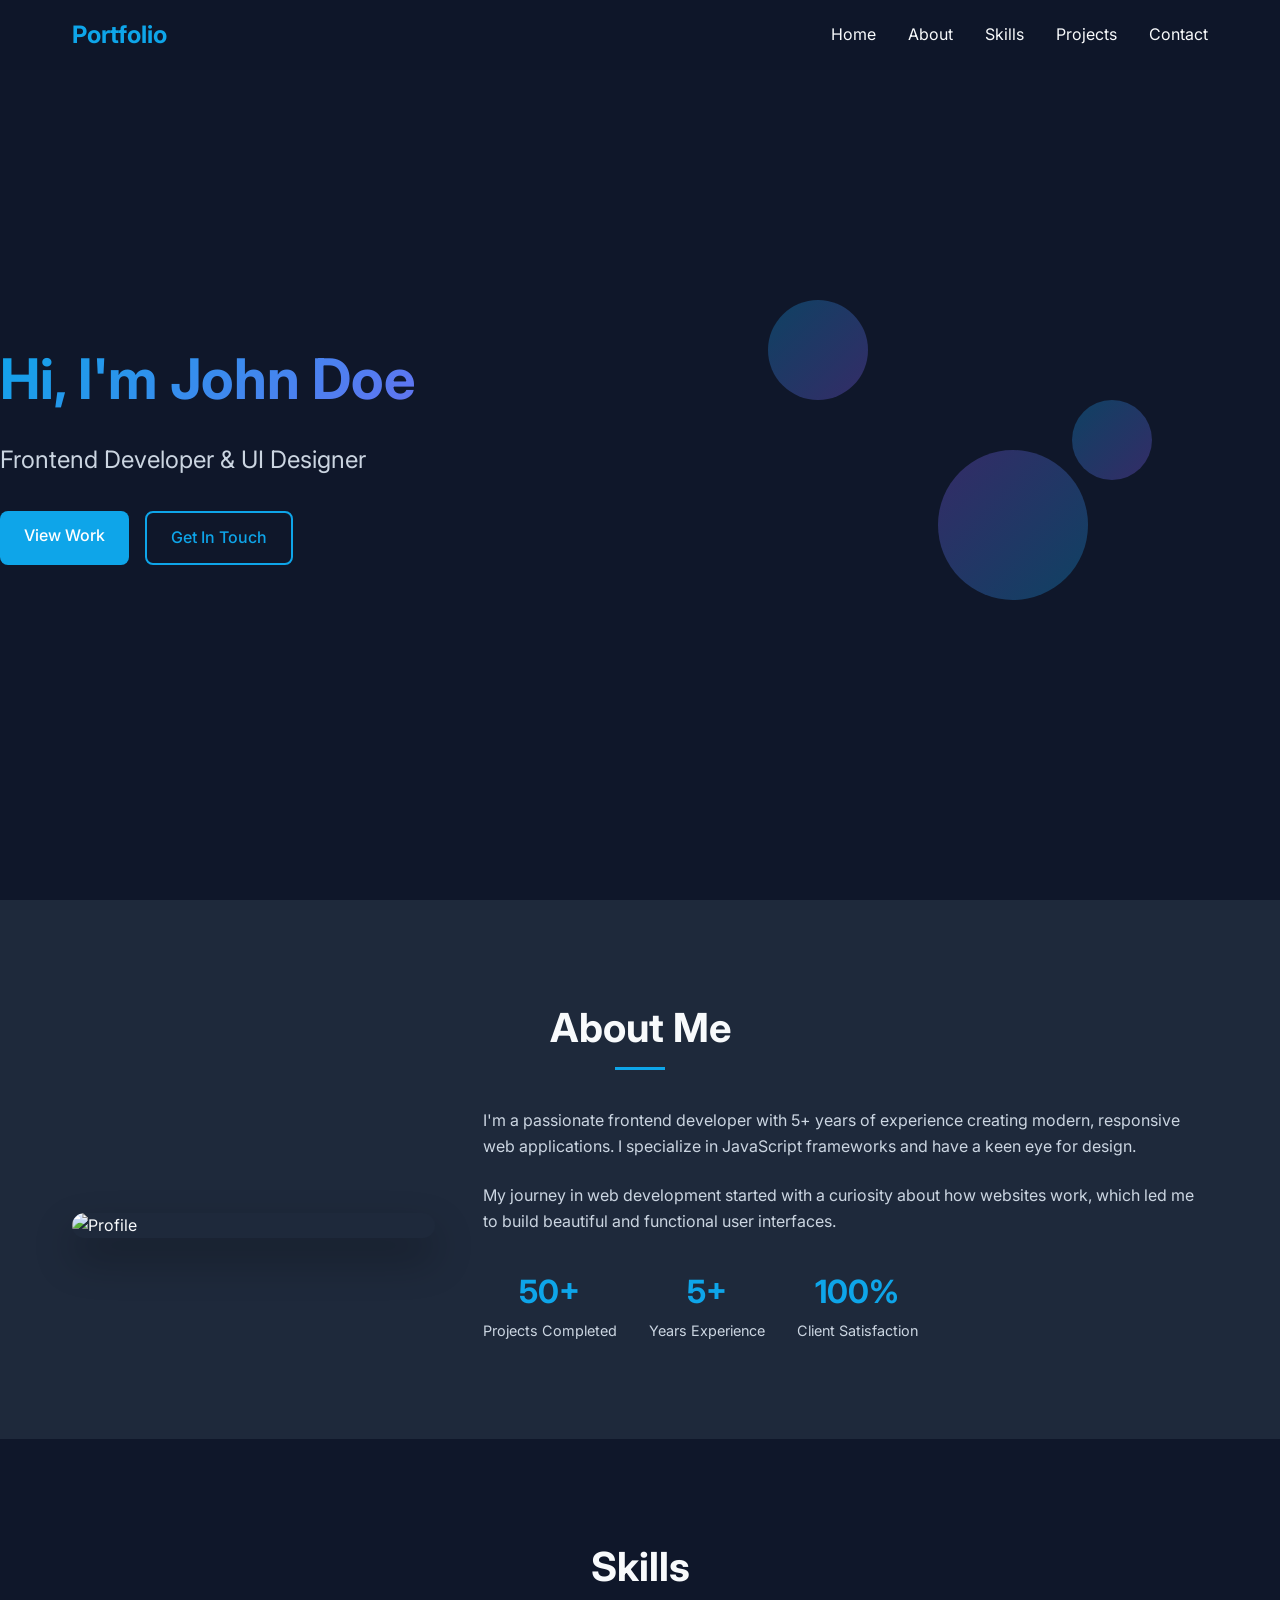
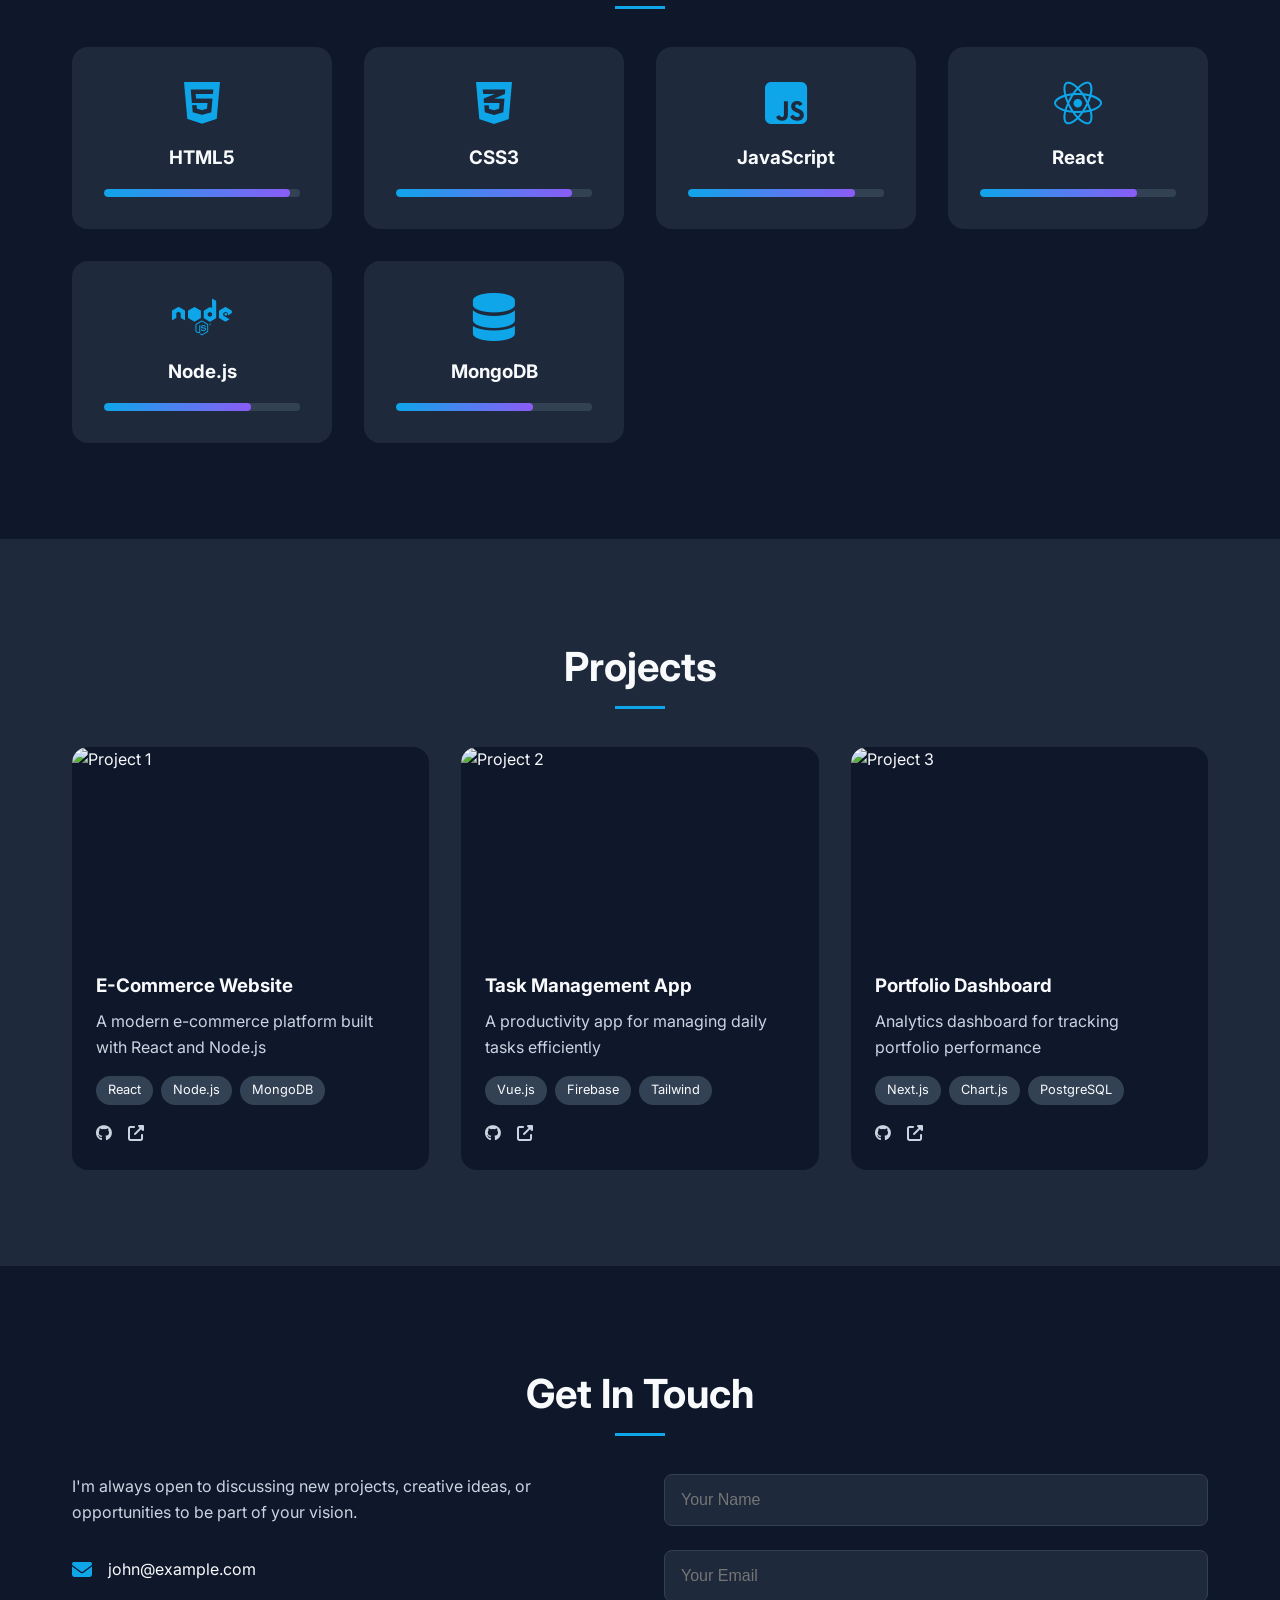
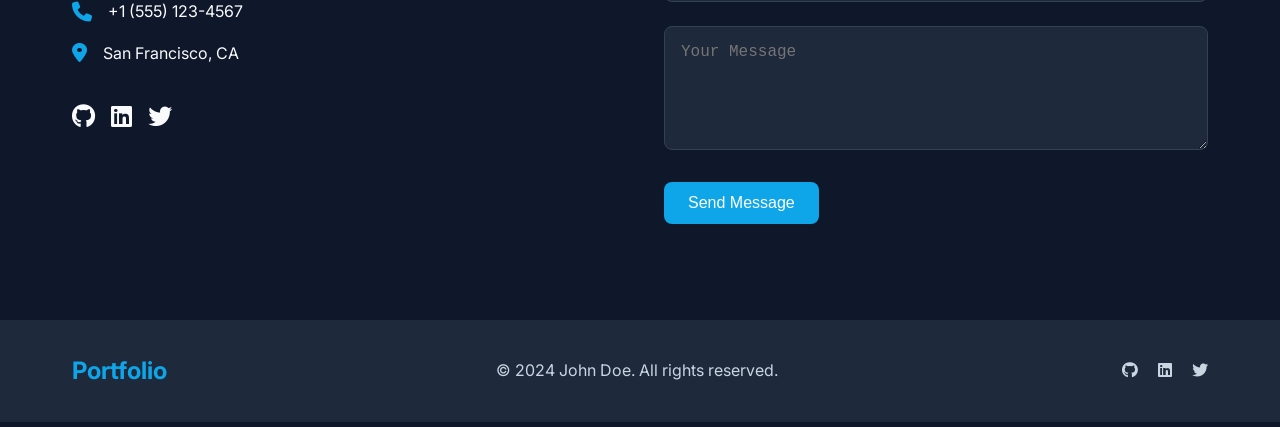
==== index.html @ 7ceb193e "Add files via upload" ====
<!DOCTYPE html>
<html lang="en">
<head>
    <meta charset="UTF-8">
    <meta name="viewport" content="width=device-width, initial-scale=1.0">
    <title>Portfolio | John Doe</title>
    <link rel="stylesheet" href="style.css">
    <link rel="stylesheet" href="https://cdnjs.cloudflare.com/ajax/libs/font-awesome/6.5.0/css/all.min.css">
    <link href="https://fonts.googleapis.com/css2?family=Inter:wght@300;400;500;600;700&display=swap" rel="stylesheet">
</head>
<body>
    <header class="header">
        <nav class="navbar">
            <div class="logo">Portfolio</div>
            <ul class="nav-links">
                <li><a href="#hero">Home</a></li>
                <li><a href="#about">About</a></li>
                <li><a href="#skills">Skills</a></li>
                <li><a href="#projects">Projects</a></li>
                <li><a href="#contact">Contact</a></li>
            </ul>
            <div class="hamburger">
                <span class="bar"></span>
                <span class="bar"></span>
                <span class="bar"></span>
            </div>
        </nav>
    </header>

    <section id="hero" class="hero">
        <div class="hero-content">
            <h1 class="hero-title">Hi, I'm John Doe</h1>
            <p class="hero-subtitle">Frontend Developer & UI Designer</p>
            <div class="hero-buttons">
                <a href="#projects" class="btn btn-primary">View Work</a>
                <a href="#contact" class="btn btn-secondary">Get In Touch</a>
            </div>
        </div>
        <div class="hero-animation">
            <div class="floating-shapes">
                <div class="shape shape-1"></div>
                <div class="shape shape-2"></div>
                <div class="shape shape-3"></div>
            </div>
        </div>
    </section>

    <section id="about" class="about fade-in">
        <div class="container">
            <h2 class="section-title">About Me</h2>
            <div class="about-content">
                <div class="about-image">
                    <img src="https://via.placeholder.com/400x400" alt="Profile">
                </div>
                <div class="about-text">
                    <p>I'm a passionate frontend developer with 5+ years of experience creating modern, responsive web applications. I specialize in JavaScript frameworks and have a keen eye for design.</p>
                    <p>My journey in web development started with a curiosity about how websites work, which led me to build beautiful and functional user interfaces.</p>
                    <div class="about-stats">
                        <div class="stat">
                            <span class="stat-number">50+</span>
                            <span class="stat-label">Projects Completed</span>
                        </div>
                        <div class="stat">
                            <span class="stat-number">5+</span>
                            <span class="stat-label">Years Experience</span>
                        </div>
                        <div class="stat">
                            <span class="stat-number">100%</span>
                            <span class="stat-label">Client Satisfaction</span>
                        </div>
                    </div>
                </div>
            </div>
        </div>
    </section>

    <section id="skills" class="skills fade-in">
        <div class="container">
            <h2 class="section-title">Skills</h2>
            <div class="skills-grid">
                <div class="skill-card">
                    <i class="fab fa-html5"></i>
                    <h3>HTML5</h3>
                    <div class="skill-bar">
                        <div class="skill-progress" style="width: 95%"></div>
                    </div>
                </div>
                <div class="skill-card">
                    <i class="fab fa-css3-alt"></i>
                    <h3>CSS3</h3>
                    <div class="skill-bar">
                        <div class="skill-progress" style="width: 90%"></div>
                    </div>
                </div>
                <div class="skill-card">
                    <i class="fab fa-js-square"></i>
                    <h3>JavaScript</h3>
                    <div class="skill-bar">
                        <div class="skill-progress" style="width: 85%"></div>
                    </div>
                </div>
                <div class="skill-card">
                    <i class="fab fa-react"></i>
                    <h3>React</h3>
                    <div class="skill-bar">
                        <div class="skill-progress" style="width: 80%"></div>
                    </div>
                </div>
                <div class="skill-card">
                    <i class="fab fa-node"></i>
                    <h3>Node.js</h3>
                    <div class="skill-bar">
                        <div class="skill-progress" style="width: 75%"></div>
                    </div>
                </div>
                <div class="skill-card">
                    <i class="fas fa-database"></i>
                    <h3>MongoDB</h3>
                    <div class="skill-bar">
                        <div class="skill-progress" style="width: 70%"></div>
                    </div>
                </div>
            </div>
        </div>
    </section>

    <section id="projects" class="projects fade-in">
        <div class="container">
            <h2 class="section-title">Projects</h2>
            <div class="projects-grid">
                <div class="project-card">
                    <div class="project-image">
                        <img src="https://via.placeholder.com/600x400" alt="Project 1">
                    </div>
                    <div class="project-info">
                        <h3>E-Commerce Website</h3>
                        <p>A modern e-commerce platform built with React and Node.js</p>
                        <div class="project-tags">
                            <span>React</span>
                            <span>Node.js</span>
                            <span>MongoDB</span>
                        </div>
                        <div class="project-links">
                            <a href="#"><i class="fab fa-github"></i></a>
                            <a href="#"><i class="fas fa-external-link-alt"></i></a>
                        </div>
                    </div>
                </div>
                <div class="project-card">
                    <div class="project-image">
                        <img src="https://via.placeholder.com/600x400" alt="Project 2">
                    </div>
                    <div class="project-info">
                        <h3>Task Management App</h3>
                        <p>A productivity app for managing daily tasks efficiently</p>
                        <div class="project-tags">
                            <span>Vue.js</span>
                            <span>Firebase</span>
                            <span>Tailwind</span>
                        </div>
                        <div class="project-links">
                            <a href="#"><i class="fab fa-github"></i></a>
                            <a href="#"><i class="fas fa-external-link-alt"></i></a>
                        </div>
                    </div>
                </div>
                <div class="project-card">
                    <div class="project-image">
                        <img src="https://via.placeholder.com/600x400" alt="Project 3">
                    </div>
                    <div class="project-info">
                        <h3>Portfolio Dashboard</h3>
                        <p>Analytics dashboard for tracking portfolio performance</p>
                        <div class="project-tags">
                            <span>Next.js</span>
                            <span>Chart.js</span>
                            <span>PostgreSQL</span>
                        </div>
                        <div class="project-links">
                            <a href="#"><i class="fab fa-github"></i></a>
                            <a href="#"><i class="fas fa-external-link-alt"></i></a>
                        </div>
                    </div>
                </div>
            </div>
        </div>
    </section>

    <section id="contact" class="contact fade-in">
        <div class="container">
            <h2 class="section-title">Get In Touch</h2>
            <div class="contact-content">
                <div class="contact-info">
                    <p>I'm always open to discussing new projects, creative ideas, or opportunities to be part of your vision.</p>
                    <div class="contact-details">
                        <div class="contact-item">
                            <i class="fas fa-envelope"></i>
                            <span>john@example.com</span>
                        </div>
                        <div class="contact-item">
                            <i class="fas fa-phone"></i>
                            <span>+1 (555) 123-4567</span>
                        </div>
                        <div class="contact-item">
                            <i class="fas fa-map-marker-alt"></i>
                            <span>San Francisco, CA</span>
                        </div>
                    </div>
                    <div class="social-links">
                        <a href="#"><i class="fab fa-github"></i></a>
                        <a href="#"><i class="fab fa-linkedin"></i></a>
                        <a href="#"><i class="fab fa-twitter"></i></a>
                    </div>
                </div>
                <form class="contact-form">
                    <div class="form-group">
                        <input type="text" placeholder="Your Name" required>
                    </div>
                    <div class="form-group">
                        <input type="email" placeholder="Your Email" required>
                    </div>
                    <div class="form-group">
                        <textarea placeholder="Your Message" rows="5" required></textarea>
                    </div>
                    <button type="submit" class="btn btn-primary">Send Message</button>
                </form>
            </div>
        </div>
    </section>

    <footer class="footer">
        <div class="container">
            <div class="footer-content">
                <div class="footer-logo">Portfolio</div>
                <p>&copy; 2024 John Doe. All rights reserved.</p>
                <div class="footer-social">
                    <a href="#"><i class="fab fa-github"></i></a>
                    <a href="#"><i class="fab fa-linkedin"></i></a>
                    <a href="#"><i class="fab fa-twitter"></i></a>
                </div>
            </div>
        </div>
    </footer>

    <script src="script.js"></script>
</body>
</html>
---- style.css ----
* {
    margin: 0;
    padding: 0;
    box-sizing: border-box;
}

:root {
    --primary: #0ea5e9;
    --primary-dark: #0284c7;
    --background: #0f172a;
    --surface: #1e293b;
    --text: #f8fafc;
    --text-secondary: #cbd5e1;
    --accent: #8b5cf6;
    --border: #334155;
}

html {
    scroll-behavior: smooth;
}

body {
    font-family: 'Inter', -apple-system, BlinkMacSystemFont, 'Segoe UI', Roboto, sans-serif;
    background-color: var(--background);
    color: var(--text);
    line-height: 1.6;
    overflow-x: hidden;
}

.container {
    width: 100%;
    max-width: 1200px;
    margin: 0 auto;
    padding: 0 2rem;
}

img {
    max-width: 100%;
    display: block;
}

a {
    text-decoration: none;
    color: inherit;
}

ul {
    list-style: none;
}

.btn {
    display: inline-block;
    padding: 0.75rem 1.5rem;
    border: none;
    border-radius: 0.5rem;
    font-weight: 500;
    cursor: pointer;
    transition: all 0.3s ease;
    font-size: 1rem;
}

.btn-primary {
    background-color: var(--primary);
    color: white;
}

.btn-primary:hover {
    background-color: var(--primary-dark);
    transform: translateY(-2px);
}

.btn-secondary {
    background-color: transparent;
    color: var(--primary);
    border: 2px solid var(--primary);
}

.btn-secondary:hover {
    background-color: var(--primary);
    color: white;
}

.section-title {
    font-size: 2.5rem;
    text-align: center;
    margin-bottom: 3rem;
    position: relative;
}

.section-title::after {
    content: '';
    position: absolute;
    bottom: -10px;
    left: 50%;
    transform: translateX(-50%);
    width: 50px;
    height: 3px;
    background-color: var(--primary);
}

.header {
    position: fixed;
    top: 0;
    width: 100%;
    z-index: 1000;
    background-color: rgba(15, 23, 42, 0.9);
    backdrop-filter: blur(10px);
}

.navbar {
    display: flex;
    justify-content: space-between;
    align-items: center;
    padding: 1rem 2rem;
    max-width: 1200px;
    margin: 0 auto;
}

.logo {
    font-size: 1.5rem;
    font-weight: 700;
    color: var(--primary);
}

.nav-links {
    display: flex;
    gap: 2rem;
}

.nav-links a {
    color: var(--text);
    transition: color 0.3s ease;
}

.nav-links a:hover {
    color: var(--primary);
}

.hamburger {
    display: none;
    flex-direction: column;
    cursor: pointer;
}

.bar {
    width: 25px;
    height: 3px;
    background-color: var(--text);
    margin: 3px 0;
    transition: 0.3s;
}

.hero {
    min-height: 100vh;
    display: flex;
    align-items: center;
    position: relative;
    overflow: hidden;
}

.hero-content {
    flex: 1;
    z-index: 1;
}

.hero-title {
    font-size: 3.5rem;
    margin-bottom: 1rem;
    background: linear-gradient(135deg, var(--primary), var(--accent));
    -webkit-background-clip: text;
    -webkit-text-fill-color: transparent;
    background-clip: text;
}

.hero-subtitle {
    font-size: 1.5rem;
    color: var(--text-secondary);
    margin-bottom: 2rem;
}

.hero-buttons {
    display: flex;
    gap: 1rem;
}

.hero-animation {
    flex: 1;
    position: relative;
}

.floating-shapes {
    position: relative;
    width: 100%;
    height: 500px;
}

.shape {
    position: absolute;
    border-radius: 50%;
    background: linear-gradient(135deg, var(--primary), var(--accent));
    opacity: 0.3;
    animation: float 6s ease-in-out infinite;
}

.shape-1 {
    width: 100px;
    height: 100px;
    top: 20%;
    left: 20%;
    animation-delay: 0s;
}

.shape-2 {
    width: 150px;
    height: 150px;
    bottom: 20%;
    right: 30%;
    animation-delay: 2s;
    background: linear-gradient(135deg, var(--accent), var(--primary));
}

.shape-3 {
    width: 80px;
    height: 80px;
    top: 40%;
    right: 20%;
    animation-delay: 4s;
}

@keyframes float {
    0%, 100% { transform: translateY(0) rotate(0deg); }
    50% { transform: translateY(-20px) rotate(180deg); }
}

.about {
    padding: 6rem 0;
    background-color: var(--surface);
}

.about-content {
    display: grid;
    grid-template-columns: 1fr 2fr;
    gap: 3rem;
    align-items: center;
}

.about-image img {
    border-radius: 1rem;
    box-shadow: 0 20px 40px rgba(0, 0, 0, 0.3);
}

.about-text p {
    margin-bottom: 1.5rem;
    color: var(--text-secondary);
}

.about-stats {
    display: flex;
    gap: 2rem;
    margin-top: 2rem;
}

.stat {
    text-align: center;
}

.stat-number {
    display: block;
    font-size: 2rem;
    font-weight: 700;
    color: var(--primary);
}

.stat-label {
    color: var(--text-secondary);
    font-size: 0.9rem;
}

.skills {
    padding: 6rem 0;
}

.skills-grid {
    display: grid;
    grid-template-columns: repeat(auto-fit, minmax(250px, 1fr));
    gap: 2rem;
}

.skill-card {
    background-color: var(--surface);
    padding: 2rem;
    border-radius: 1rem;
    text-align: center;
    transition: transform 0.3s ease;
}

.skill-card:hover {
    transform: translateY(-5px);
}

.skill-card i {
    font-size: 3rem;
    color: var(--primary);
    margin-bottom: 1rem;
}

.skill-card h3 {
    margin-bottom: 1rem;
}

.skill-bar {
    height: 8px;
    background-color: var(--border);
    border-radius: 4px;
    overflow: hidden;
}

.skill-progress {
    height: 100%;
    background: linear-gradient(90deg, var(--primary), var(--accent));
    border-radius: 4px;
    transition: width 1s ease;
}

.projects {
    padding: 6rem 0;
    background-color: var(--surface);
}

.projects-grid {
    display: grid;
    grid-template-columns: repeat(auto-fit, minmax(300px, 1fr));
    gap: 2rem;
}

.project-card {
    background-color: var(--background);
    border-radius: 1rem;
    overflow: hidden;
    transition: transform 0.3s ease;
}

.project-card:hover {
    transform: translateY(-10px);
}

.project-image img {
    width: 100%;
    height: 200px;
    object-fit: cover;
}

.project-info {
    padding: 1.5rem;
}

.project-info h3 {
    margin-bottom: 0.5rem;
}

.project-info p {
    color: var(--text-secondary);
    margin-bottom: 1rem;
}

.project-tags {
    display: flex;
    gap: 0.5rem;
    margin-bottom: 1rem;
}

.project-tags span {
    background-color: var(--border);
    padding: 0.25rem 0.75rem;
    border-radius: 20px;
    font-size: 0.8rem;
}

.project-links {
    display: flex;
    gap: 1rem;
}

.project-links a {
    color: var(--text-secondary);
    transition: color 0.3s ease;
}

.project-links a:hover {
    color: var(--primary);
}

.contact {
    padding: 6rem 0;
}

.contact-content {
    display: grid;
    grid-template-columns: 1fr 1fr;
    gap: 3rem;
}

.contact-info p {
    color: var(--text-secondary);
    margin-bottom: 2rem;
}

.contact-item {
    display: flex;
    align-items: center;
    gap: 1rem;
    margin-bottom: 1rem;
}

.contact-item i {
    color: var(--primary);
    font-size: 1.25rem;
}

.social-links {
    display: flex;
    gap: 1rem;
    margin-top: 2rem;
}

.social-links a {
    color: var(--text);
    font-size: 1.5rem;
    transition: color 0.3s ease;
}

.social-links a:hover {
    color: var(--primary);
}

.contact-form .form-group {
    margin-bottom: 1.5rem;
}

.contact-form input,
.contact-form textarea {
    width: 100%;
    padding: 1rem;
    background-color: var(--surface);
    border: 1px solid var(--border);
    border-radius: 0.5rem;
    color: var(--text);
    font-size: 1rem;
}

.contact-form input:focus,
.contact-form textarea:focus {
    outline: none;
    border-color: var(--primary);
}

.footer {
    background-color: var(--surface);
    padding: 2rem 0;
}

.footer-content {
    display: flex;
    justify-content: space-between;
    align-items: center;
    flex-wrap: wrap;
    gap: 1rem;
}

.footer-logo {
    font-size: 1.5rem;
    font-weight: 700;
    color: var(--primary);
}

.footer p {
    color: var(--text-secondary);
}

.footer-social a {
    color: var(--text-secondary);
    margin-left: 1rem;
    transition: color 0.3s ease;
}

.footer-social a:hover {
    color: var(--primary);
}

.fade-in {
    opacity: 0;
    transform: translateY(20px);
    transition: opacity 0.6s ease, transform 0.6s ease;
}

.fade-in.visible {
    opacity: 1;
    transform: translateY(0);
}

@media (max-width: 992px) {
    .hero-content {
        text-align: center;
    }

    .hero-title {
        font-size: 2.5rem;
    }

    .about-content,
    .contact-content {
        grid-template-columns: 1fr;
    }

    .about-image {
        max-width: 400px;
        margin: 0 auto;
    }
}

@media (max-width: 768px) {
    .hamburger {
        display: flex;
    }

    .nav-links {
        position: absolute;
        top: 70px;
        right: -100%;
        flex-direction: column;
        background-color: var(--surface);
        width: 100%;
        text-align: center;
        transition: 0.3s;
        padding: 2rem 0;
        gap: 1.5rem;
        box-shadow: 0 10px 10px rgba(0, 0, 0, 0.1);
    }

    .nav-links.active {
        right: 0;
    }

    .section-title {
        font-size: 2rem;
    }

    .hero-title {
        font-size: 2rem;
    }

    .hero-buttons {
        justify-content: center;
    }

    .about-stats {
        justify-content: center;
    }

    .footer-content {
        flex-direction: column;
        text-align: center;
    }
}

@media (max-width: 576px) {
    .hero-buttons {
        flex-direction: column;
    }

    .contact-content {
        grid-template-columns: 1fr;
    }
}
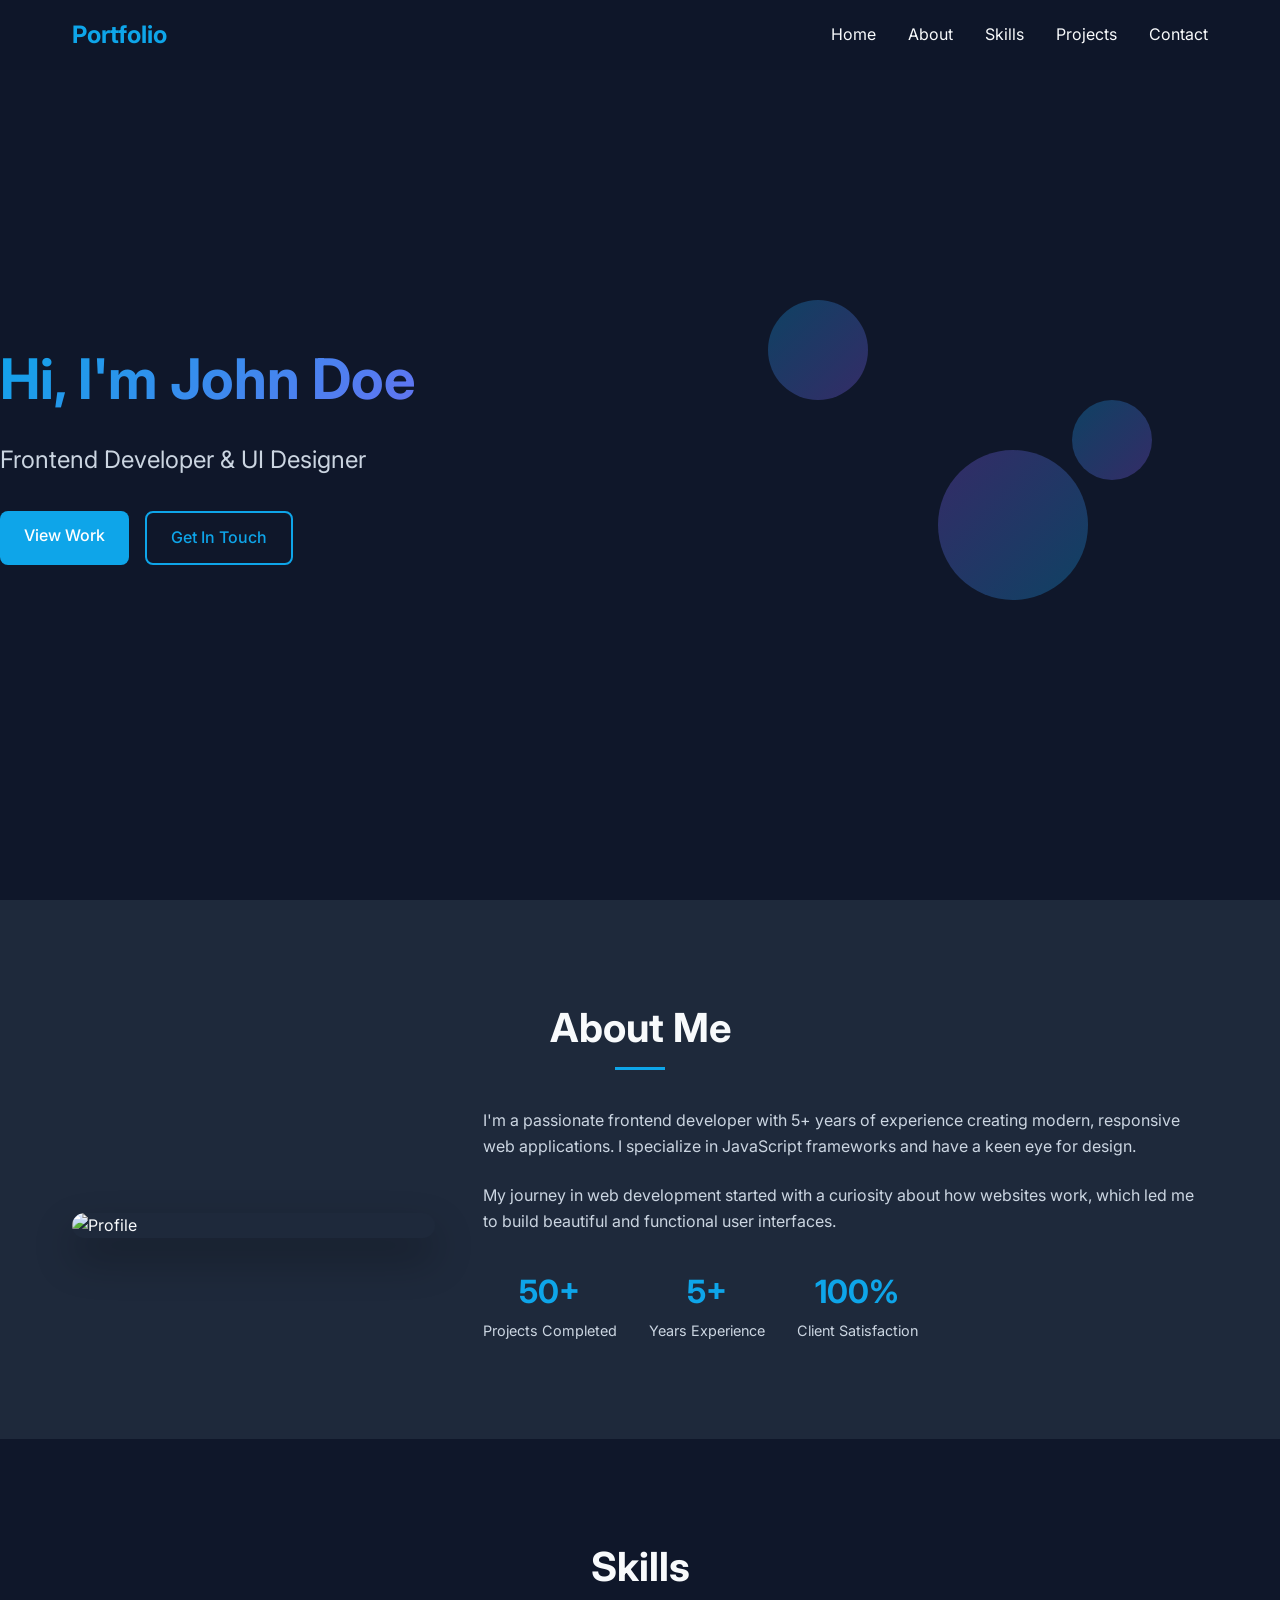
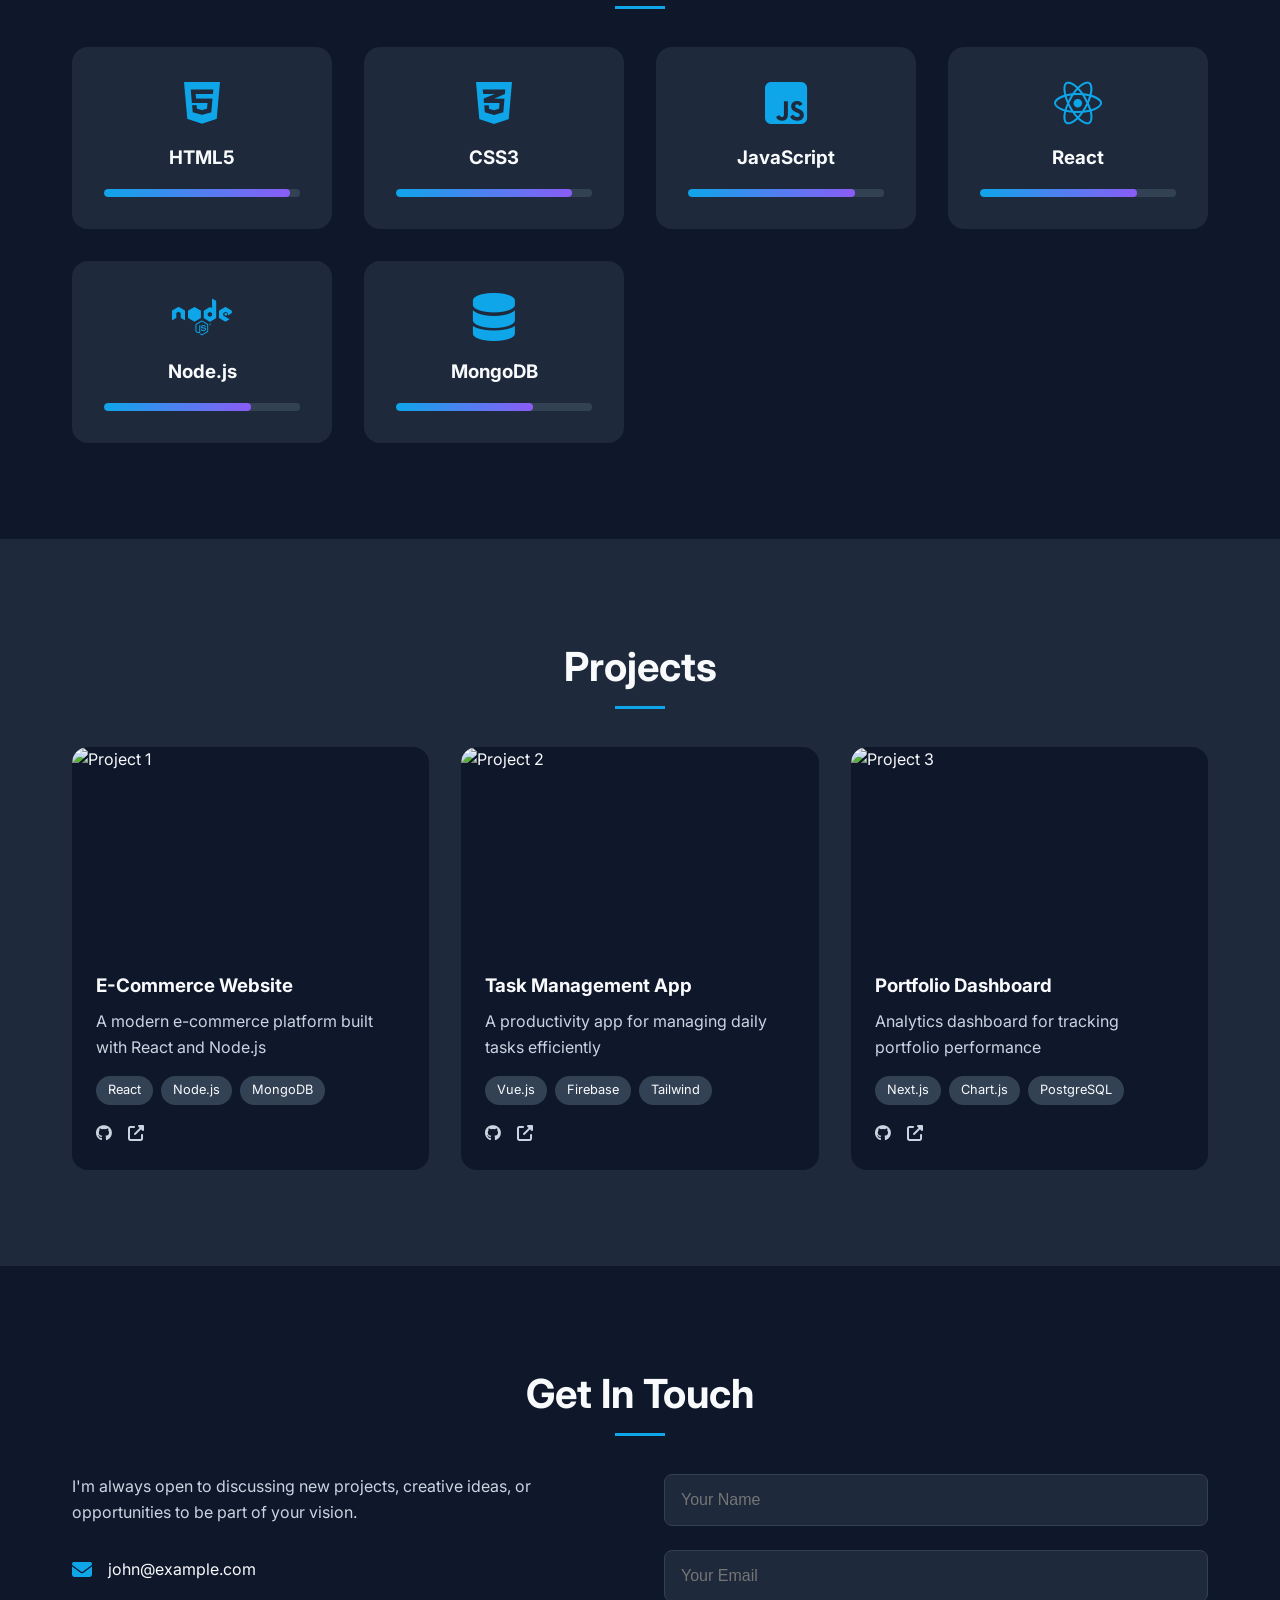
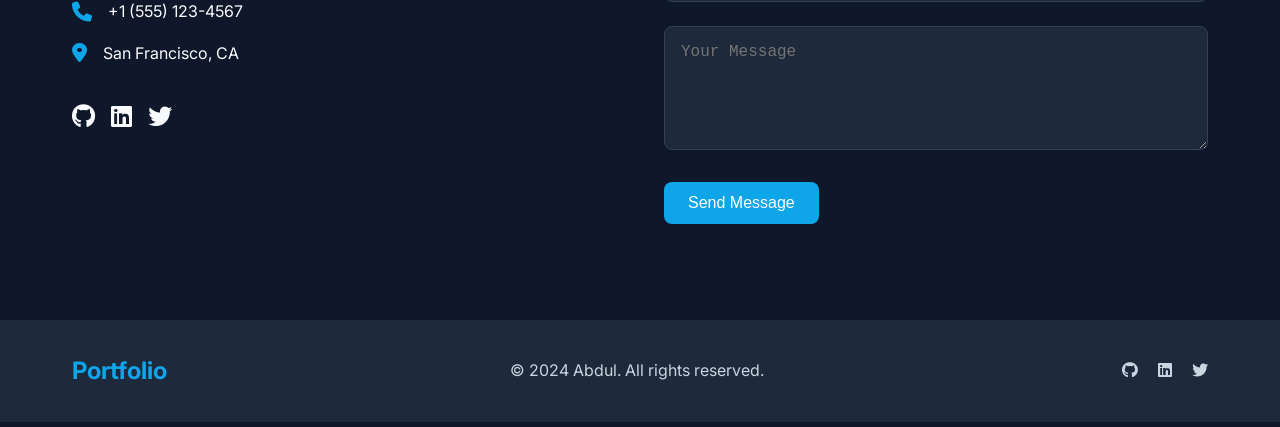
==== commit 3d5d59f9: "name changes" ====
--- a/index.html
+++ b/index.html
@@ -3,7 +3,7 @@
 <head>
     <meta charset="UTF-8">
     <meta name="viewport" content="width=device-width, initial-scale=1.0">
-    <title>Portfolio | John Doe</title>
+    <title>Portfolio | Abdul</title>
     <link rel="stylesheet" href="style.css">
     <link rel="stylesheet" href="https://cdnjs.cloudflare.com/ajax/libs/font-awesome/6.5.0/css/all.min.css">
     <link href="https://fonts.googleapis.com/css2?family=Inter:wght@300;400;500;600;700&display=swap" rel="stylesheet">
@@ -232,7 +232,7 @@
         <div class="container">
             <div class="footer-content">
                 <div class="footer-logo">Portfolio</div>
-                <p>&copy; 2024 John Doe. All rights reserved.</p>
+                <p>&copy; 2024 Abdul. All rights reserved.</p>
                 <div class="footer-social">
                     <a href="#"><i class="fab fa-github"></i></a>
                     <a href="#"><i class="fab fa-linkedin"></i></a>
@@ -244,4 +244,4 @@
 
     <script src="script.js"></script>
 </body>
-</html>+</html>
